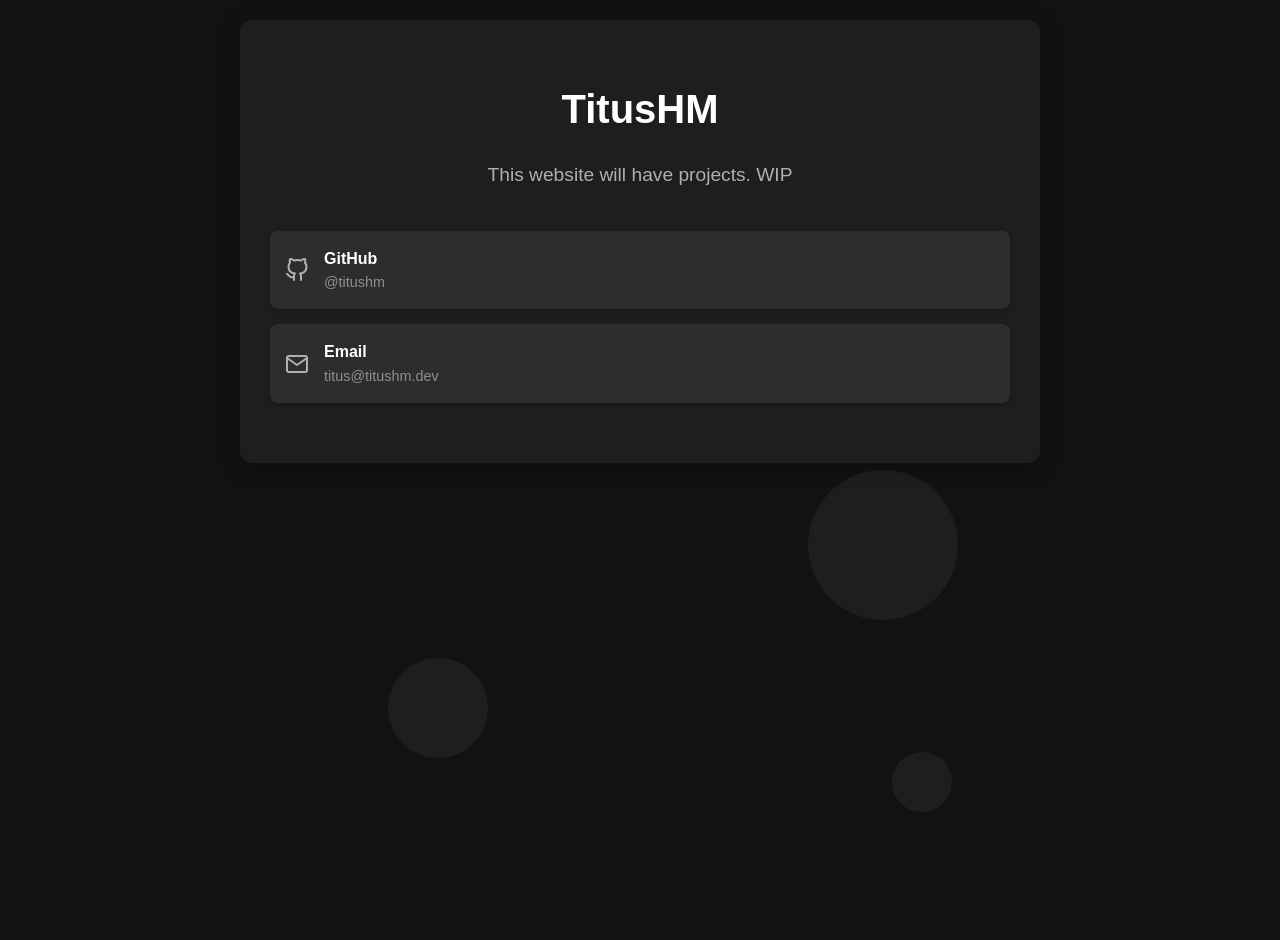
==== index.html @ 34a65b78 "Remove info button and popup from index.html Removed the info button and its associated popup messag" ====
<!DOCTYPE html>
<html lang="en">
<head>
	<meta charset="UTF-8">
	<meta name="viewport" content="width=device-width, initial-scale=1.0">
	<title>TitusHM DEV</title>
	<style>
		body {
			font-family: -apple-system, BlinkMacSystemFont, 'Segoe UI', Roboto, Oxygen, Ubuntu, Cantarell, 'Open Sans', 'Helvetica Neue', sans-serif;
			line-height: 1.6;
			color: #e0e0e0;
			max-width: 800px;
			margin: 0 auto;
			padding: 20px;
			background-color: #121212; /* Dark background */
			height: 100vh;
			position: relative;
			overflow-x: hidden;
		}
		
		.content-wrapper {
			background-color: #1e1e1e;
			border-radius: 12px;
			padding: 30px;
			box-shadow: 0 4px 20px rgba(0, 0, 0, 0.3);
			position: relative;
			z-index: 1;
		}
		
		header {
			text-align: center;
			margin-bottom: 40px;
		}
		
		h1 {
			font-size: 2.5rem;
			margin-bottom: 10px;
			color: #ffffff;
		}
		
		.subtitle {
			color: #b0b0b0;
			font-size: 1.2rem;
		}
		
		.links-container {
			display: flex;
			flex-direction: column;
			gap: 15px;
			margin: 30px 0;
		}
		
		.link-card {
			display: flex;
			align-items: center;
			padding: 15px;
			background-color: #2d2d2d;
			border-radius: 8px;
			box-shadow: 0 2px 5px rgba(0,0,0,0.2);
			text-decoration: none;
			color: #e0e0e0;
			transition: transform 0.2s, box-shadow 0.2s;
		}
		
		.link-card:hover {
			transform: translateY(-3px);
			box-shadow: 0 4px 8px rgba(0,0,0,0.3);
			background-color: #333333;
		}
		
		.link-icon {
			width: 24px;
			height: 24px;
			margin-right: 15px;
			stroke: #b0b0b0;
		}
		
		.link-text {
			display: flex;
			flex-direction: column;
		}
		
		.link-title {
			font-weight: 600;
			color: #ffffff;
		}
		
		.link-subtitle {
			font-size: 0.9rem;
			color: #909090;
		}
		
		/* Info button and popup styles */
		.info-container {
			position: relative;
			display: flex;
			justify-content: flex-end;
			margin-top: 20px;
		}
		
		.info-button {
			width: 24px;
			height: 24px;
			border-radius: 50%;
			background-color: #333333;
			color: #b0b0b0;
			display: flex;
			align-items: center;
			justify-content: center;
			cursor: pointer;
			font-weight: bold;
			font-size: 14px;
			border: none;
			transition: background-color 0.2s;
		}
		
		.info-button:hover {
			background-color: #444444;
		}
		
		.info-popup {
			position: absolute;
			right: 0;
			bottom: 30px;
			width: 250px;
			background-color: #2d2d2d;
			border-radius: 6px;
			padding: 12px;
			box-shadow: 0 3px 10px rgba(0,0,0,0.4);
			font-size: 0.85rem;
			color: #b0b0b0;
			display: none;
			z-index: 100;
		}
		
		.info-container:hover .info-popup {
			display: block;
		}
		
		@media (max-width: 600px) {
			body {
				padding: 15px;
			}
			h1 {
				font-size: 2rem;
			}
			.content-wrapper {
				padding: 20px;
			}
		}
		
		/* Interactive background elements */
		.bg-bubble {
			position: absolute;
			border-radius: 50%;
			background: rgba(255, 255, 255, 0.05); /* Subtle light bubbles */
			animation: float 8s ease-in-out infinite;
			z-index: 0;
		}
		
		@keyframes float {
			0% {
				transform: translateY(0) rotate(0deg);
			}
			50% {
				transform: translateY(-20px) rotate(180deg);
			}
			100% {
				transform: translateY(0) rotate(360deg);
			}
		}
	</style>
</head>
<body>
	<!-- Interactive background bubbles -->
	<div class="bg-bubble" style="width: 80px; height: 80px; top: 10%; left: 10%; animation-delay: 0s;"></div>
	<div class="bg-bubble" style="width: 120px; height: 120px; top: 20%; left: 80%; animation-delay: 1s;"></div>
	<div class="bg-bubble" style="width: 150px; height: 150px; top: 50%; left: 70%; animation-delay: 2s;"></div>
	<div class="bg-bubble" style="width: 100px; height: 100px; top: 70%; left: 20%; animation-delay: 3s;"></div>
	<div class="bg-bubble" style="width: 60px; height: 60px; top: 80%; left: 80%; animation-delay: 4s;"></div>

	<div class="content-wrapper">
		<header>
			<h1>TitusHM</h1>
			<p class="subtitle">This website will have projects. WIP</p>
		</header>

		<main>
			<div class="links-container">
				<a href="https://github.com/titushm" class="link-card">
					<svg class="link-icon" xmlns="http://www.w3.org/2000/svg" viewBox="0 0 24 24" fill="none" stroke="currentColor" stroke-width="2" stroke-linecap="round" stroke-linejoin="round">
						<path d="M9 19c-5 1.5-5-2.5-7-3m14 6v-3.87a3.37 3.37 0 0 0-.94-2.61c3.14-.35 6.44-1.54 6.44-7A5.44 5.44 0 0 0 20 4.77 5.07 5.07 0 0 0 19.91 1S18.73.65 16 2.48a13.38 13.38 0 0 0-7 0C6.27.65 5.09 1 5.09 1A5.07 5.07 0 0 0 5 4.77a5.44 5.44 0 0 0-1.5 3.78c0 5.42 3.3 6.61 6.44 7A3.37 3.37 0 0 0 9 18.13V22"></path>
					</svg>
					<div class="link-text">
						<span class="link-title">GitHub</span>
						<span class="link-subtitle">@titushm</span>
					</div>
				</a>

				<a href="mailto:titus@titushm.dev" class="link-card">
					<svg class="link-icon" xmlns="http://www.w3.org/2000/svg" viewBox="0 0 24 24" fill="none" stroke="currentColor" stroke-width="2" stroke-linecap="round" stroke-linejoin="round">
						<path d="M4 4h16c1.1 0 2 .9 2 2v12c0 1.1-.9 2-2 2H4c-1.1 0-2-.9-2-2V6c0-1.1.9-2 2-2z"></path>
						<polyline points="22,6 12,13 2,6"></polyline>
					</svg>
					<div class="link-text">
						<span class="link-title">Email</span>
						<span class="link-subtitle">titus@titushm.dev</span>
					</div>
				</a>
			</div>
		</main>
	</div>
</body>
</html>
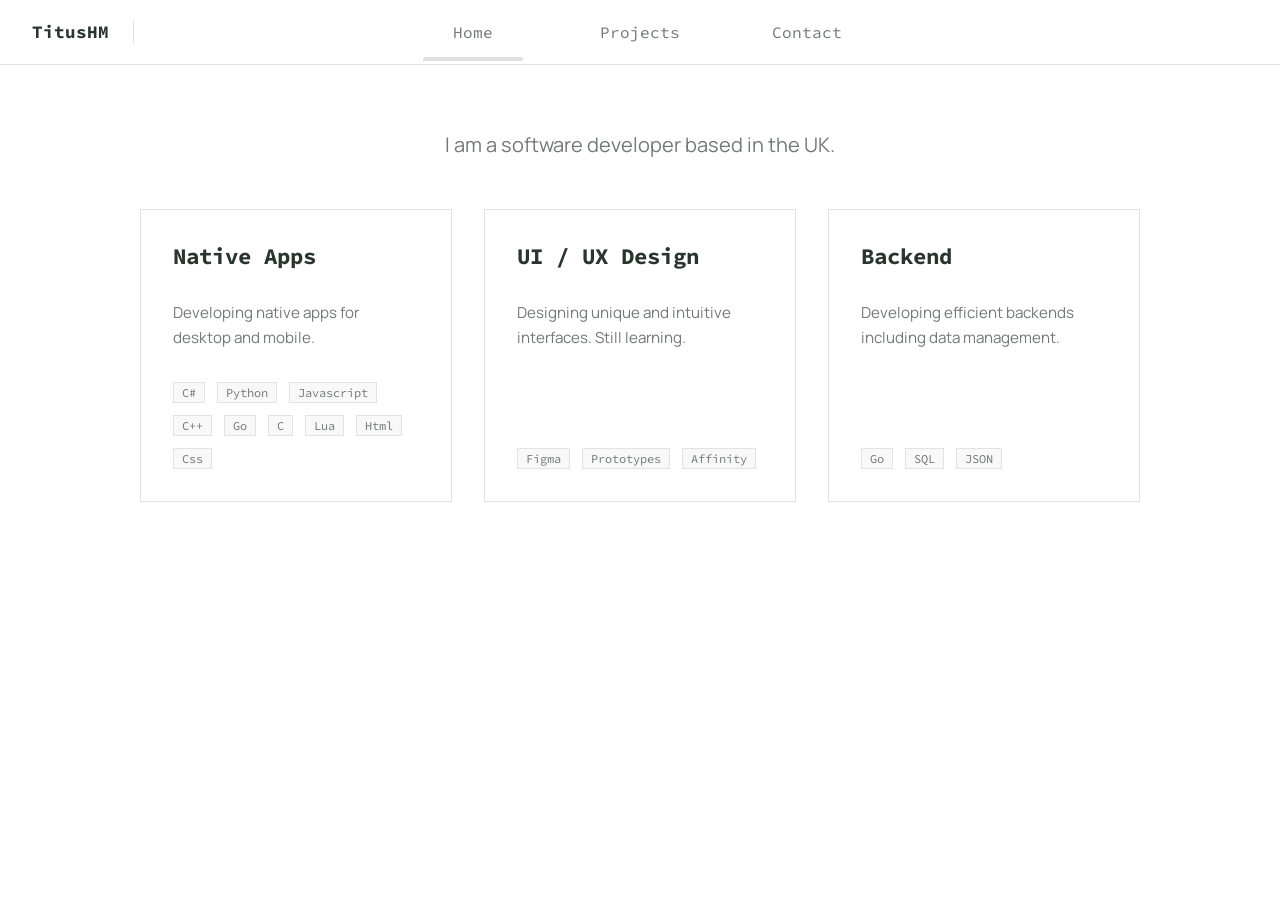
==== commit 80d75049: "new website !" ====
--- a/index.html
+++ b/index.html
@@ -1,214 +1,46 @@
-<!DOCTYPE html>
+<!doctype html>
 <html lang="en">
-<head>
-	<meta charset="UTF-8">
-	<meta name="viewport" content="width=device-width, initial-scale=1.0">
-	<title>TitusHM DEV</title>
-	<style>
-		body {
-			font-family: -apple-system, BlinkMacSystemFont, 'Segoe UI', Roboto, Oxygen, Ubuntu, Cantarell, 'Open Sans', 'Helvetica Neue', sans-serif;
-			line-height: 1.6;
-			color: #e0e0e0;
-			max-width: 800px;
-			margin: 0 auto;
-			padding: 20px;
-			background-color: #121212; /* Dark background */
-			height: 100vh;
-			position: relative;
-			overflow-x: hidden;
-		}
-		
-		.content-wrapper {
-			background-color: #1e1e1e;
-			border-radius: 12px;
-			padding: 30px;
-			box-shadow: 0 4px 20px rgba(0, 0, 0, 0.3);
-			position: relative;
-			z-index: 1;
-		}
-		
-		header {
-			text-align: center;
-			margin-bottom: 40px;
-		}
-		
-		h1 {
-			font-size: 2.5rem;
-			margin-bottom: 10px;
-			color: #ffffff;
-		}
-		
-		.subtitle {
-			color: #b0b0b0;
-			font-size: 1.2rem;
-		}
-		
-		.links-container {
-			display: flex;
-			flex-direction: column;
-			gap: 15px;
-			margin: 30px 0;
-		}
-		
-		.link-card {
-			display: flex;
-			align-items: center;
-			padding: 15px;
-			background-color: #2d2d2d;
-			border-radius: 8px;
-			box-shadow: 0 2px 5px rgba(0,0,0,0.2);
-			text-decoration: none;
-			color: #e0e0e0;
-			transition: transform 0.2s, box-shadow 0.2s;
-		}
-		
-		.link-card:hover {
-			transform: translateY(-3px);
-			box-shadow: 0 4px 8px rgba(0,0,0,0.3);
-			background-color: #333333;
-		}
-		
-		.link-icon {
-			width: 24px;
-			height: 24px;
-			margin-right: 15px;
-			stroke: #b0b0b0;
-		}
-		
-		.link-text {
-			display: flex;
-			flex-direction: column;
-		}
-		
-		.link-title {
-			font-weight: 600;
-			color: #ffffff;
-		}
-		
-		.link-subtitle {
-			font-size: 0.9rem;
-			color: #909090;
-		}
-		
-		/* Info button and popup styles */
-		.info-container {
-			position: relative;
-			display: flex;
-			justify-content: flex-end;
-			margin-top: 20px;
-		}
-		
-		.info-button {
-			width: 24px;
-			height: 24px;
-			border-radius: 50%;
-			background-color: #333333;
-			color: #b0b0b0;
-			display: flex;
-			align-items: center;
-			justify-content: center;
-			cursor: pointer;
-			font-weight: bold;
-			font-size: 14px;
-			border: none;
-			transition: background-color 0.2s;
-		}
-		
-		.info-button:hover {
-			background-color: #444444;
-		}
-		
-		.info-popup {
-			position: absolute;
-			right: 0;
-			bottom: 30px;
-			width: 250px;
-			background-color: #2d2d2d;
-			border-radius: 6px;
-			padding: 12px;
-			box-shadow: 0 3px 10px rgba(0,0,0,0.4);
-			font-size: 0.85rem;
-			color: #b0b0b0;
-			display: none;
-			z-index: 100;
-		}
-		
-		.info-container:hover .info-popup {
-			display: block;
-		}
-		
-		@media (max-width: 600px) {
-			body {
-				padding: 15px;
-			}
-			h1 {
-				font-size: 2rem;
-			}
-			.content-wrapper {
-				padding: 20px;
-			}
-		}
-		
-		/* Interactive background elements */
-		.bg-bubble {
-			position: absolute;
-			border-radius: 50%;
-			background: rgba(255, 255, 255, 0.05); /* Subtle light bubbles */
-			animation: float 8s ease-in-out infinite;
-			z-index: 0;
-		}
-		
-		@keyframes float {
-			0% {
-				transform: translateY(0) rotate(0deg);
-			}
-			50% {
-				transform: translateY(-20px) rotate(180deg);
-			}
-			100% {
-				transform: translateY(0) rotate(360deg);
-			}
-		}
-	</style>
-</head>
-<body>
-	<!-- Interactive background bubbles -->
-	<div class="bg-bubble" style="width: 80px; height: 80px; top: 10%; left: 10%; animation-delay: 0s;"></div>
-	<div class="bg-bubble" style="width: 120px; height: 120px; top: 20%; left: 80%; animation-delay: 1s;"></div>
-	<div class="bg-bubble" style="width: 150px; height: 150px; top: 50%; left: 70%; animation-delay: 2s;"></div>
-	<div class="bg-bubble" style="width: 100px; height: 100px; top: 70%; left: 20%; animation-delay: 3s;"></div>
-	<div class="bg-bubble" style="width: 60px; height: 60px; top: 80%; left: 80%; animation-delay: 4s;"></div>
+	<head>
+		<meta charset="utf-8" />
+		<meta name="viewport" content="width=device-width, initial-scale=1" />
+		<meta name="text-scale" content="scale" />
+		<link href="./_app/immutable/entry/start.3hJgGqc2.js" rel="modulepreload">
+		<link href="./_app/immutable/chunks/CyHjdMlg.js" rel="modulepreload">
+		<link href="./_app/immutable/chunks/BfBux-Fr.js" rel="modulepreload">
+		<link href="./_app/immutable/entry/app.ByoyDWaU.js" rel="modulepreload">
+		<link href="./_app/immutable/chunks/CHncfsjL.js" rel="modulepreload">
+		<link href="./_app/immutable/chunks/D1hYfEew.js" rel="modulepreload">
+		<link href="./_app/immutable/nodes/0.ClBtcsQO.js" rel="modulepreload">
+		<link href="./_app/immutable/chunks/CSm6-Wsn.js" rel="modulepreload">
+		<link href="./_app/immutable/nodes/2.DGVh3Jdf.js" rel="modulepreload">
+		<!--12qhfyh--><link rel="icon" href="/_app/immutable/assets/favicon.CsFB8j5d.svg"/><!---->
+		<link href="./_app/immutable/assets/0.nbrb3y_e.css" rel="stylesheet">
+		<link href="./_app/immutable/assets/2.gSt7_OQa.css" rel="stylesheet">
+	</head>
+	<body data-sveltekit-preload-data="hover">
+		<div style="display: contents"><!--[--><!--[0--><!--[--><nav class="source-code-nav svelte-12qhfyh"><div class="nav-wrapper svelte-12qhfyh"><div class="logo-group svelte-12qhfyh"><div class="logo svelte-12qhfyh"><span>TitusHM</span></div> <div class="vertical-divider svelte-12qhfyh"></div></div> <div class="nav-links-container svelte-12qhfyh"><ul class="nav-links svelte-12qhfyh"><!--[--><li class="svelte-12qhfyh"><a href="/" class="svelte-12qhfyh active">Home</a></li><li class="svelte-12qhfyh"><a href="/projects/" class="svelte-12qhfyh">Projects</a></li><li class="svelte-12qhfyh"><a href="/contact/" class="svelte-12qhfyh">Contact</a></li><!--]--> <div class="indicator hover-line svelte-12qhfyh" style="left: 16.666666666666668%;"></div> <div class="indicator active-line svelte-12qhfyh" style="left: 16.666666666666668%; opacity: 1;"></div></ul></div> <div class="spacer svelte-12qhfyh"></div></div></nav> <main class="svelte-12qhfyh"><!--[--><section class="home-page svelte-1uha8ag"><header class="about svelte-1uha8ag"><p class="svelte-1uha8ag">I am a software developer based in the UK.</p></header> <div class="features-grid svelte-1uha8ag"><div class="feature-card svelte-1uha8ag"><h3 class="svelte-1uha8ag">Native Apps</h3> <p class="svelte-1uha8ag">Developing native apps for desktop and mobile.</p> <div class="tech-stack svelte-1uha8ag"><span class="svelte-1uha8ag">C#</span> <span class="svelte-1uha8ag">Python</span> <span class="svelte-1uha8ag">Javascript</span> <span class="svelte-1uha8ag">C++</span> <span class="svelte-1uha8ag">Go</span> <span class="svelte-1uha8ag">C</span> <span class="svelte-1uha8ag">Lua</span> <span class="svelte-1uha8ag">Html</span> <span class="svelte-1uha8ag">Css</span></div></div> <div class="feature-card svelte-1uha8ag"><h3 class="svelte-1uha8ag">UI / UX Design</h3> <p class="svelte-1uha8ag">Designing unique and intuitive interfaces. Still learning.</p> <div class="tech-stack svelte-1uha8ag"><span class="svelte-1uha8ag">Figma</span> <span class="svelte-1uha8ag">Prototypes</span> <span class="svelte-1uha8ag">Affinity</span></div></div> <div class="feature-card svelte-1uha8ag"><h3 class="svelte-1uha8ag">Backend</h3> <p class="svelte-1uha8ag">Developing efficient backends including data management.</p> <div class="tech-stack svelte-1uha8ag"><span class="svelte-1uha8ag">Go</span> <span class="svelte-1uha8ag">SQL</span> <span class="svelte-1uha8ag">JSON</span></div></div></div></section><!--]--><!----></main><!--]--><!--]--> <!--[-1--><!--]--><!--]-->
+			
+			<script>
+				{
+					__sveltekit_r7ldx0 = {
+						base: new URL(".", location).pathname.slice(0, -1)
+					};
 
-	<div class="content-wrapper">
-		<header>
-			<h1>TitusHM</h1>
-			<p class="subtitle">This website will have projects. WIP</p>
-		</header>
+					const element = document.currentScript.parentElement;
 
-		<main>
-			<div class="links-container">
-				<a href="https://github.com/titushm" class="link-card">
-					<svg class="link-icon" xmlns="http://www.w3.org/2000/svg" viewBox="0 0 24 24" fill="none" stroke="currentColor" stroke-width="2" stroke-linecap="round" stroke-linejoin="round">
-						<path d="M9 19c-5 1.5-5-2.5-7-3m14 6v-3.87a3.37 3.37 0 0 0-.94-2.61c3.14-.35 6.44-1.54 6.44-7A5.44 5.44 0 0 0 20 4.77 5.07 5.07 0 0 0 19.91 1S18.73.65 16 2.48a13.38 13.38 0 0 0-7 0C6.27.65 5.09 1 5.09 1A5.07 5.07 0 0 0 5 4.77a5.44 5.44 0 0 0-1.5 3.78c0 5.42 3.3 6.61 6.44 7A3.37 3.37 0 0 0 9 18.13V22"></path>
-					</svg>
-					<div class="link-text">
-						<span class="link-title">GitHub</span>
-						<span class="link-subtitle">@titushm</span>
-					</div>
-				</a>
-
-				<a href="mailto:titus@titushm.dev" class="link-card">
-					<svg class="link-icon" xmlns="http://www.w3.org/2000/svg" viewBox="0 0 24 24" fill="none" stroke="currentColor" stroke-width="2" stroke-linecap="round" stroke-linejoin="round">
-						<path d="M4 4h16c1.1 0 2 .9 2 2v12c0 1.1-.9 2-2 2H4c-1.1 0-2-.9-2-2V6c0-1.1.9-2 2-2z"></path>
-						<polyline points="22,6 12,13 2,6"></polyline>
-					</svg>
-					<div class="link-text">
-						<span class="link-title">Email</span>
-						<span class="link-subtitle">titus@titushm.dev</span>
-					</div>
-				</a>
-			</div>
-		</main>
-	</div>
-</body>
+					Promise.all([
+						import("./_app/immutable/entry/start.3hJgGqc2.js"),
+						import("./_app/immutable/entry/app.ByoyDWaU.js")
+					]).then(([kit, app]) => {
+						kit.start(app, element, {
+							node_ids: [0, 2],
+							data: [null,null],
+							form: null,
+							error: null
+						});
+					});
+				}
+			</script>
+		</div>
+	</body>
 </html>
--- a/_app/immutable/assets/0.nbrb3y_e.css
+++ b/_app/immutable/assets/0.nbrb3y_e.css
@@ -0,0 +1 @@
+@import "https://fonts.googleapis.com/css2?family=Manrope:wght@200..800&family=Source+Code+Pro:ital,wght@0,200..900;1,200..900&display=swap";:root{--green-primary:#45836a;--green-secondary:#5f9d83;--green-tertiary:#aff0d3;--nav-border:#e2e2e2;--text-secondary:#737875;--text-primary:#2b3530;--hover-bg:#e0e0e0;--card-padding:2rem;--card-transition:all .3s cubic-bezier(.4, 0, .2, 1);--header-p-size:1.15rem}html{height:100%}body{flex-direction:column;width:100%;min-height:100%;margin:0;padding:0;font-family:Manrope,sans-serif;display:flex;overflow-x:hidden}nav.svelte-12qhfyh{border-bottom:1px solid var(--nav-border);box-sizing:border-box;background:#fff;flex-shrink:0;width:100%;padding:0 2rem}.nav-wrapper.svelte-12qhfyh{align-items:center;max-width:1400px;height:4rem;margin:0 auto;display:flex}.logo-group.svelte-12qhfyh,.spacer.svelte-12qhfyh{flex:1;align-items:center;display:flex}.logo.svelte-12qhfyh{color:var(--text-primary);font-family:Source Code Pro,monospace;font-size:1.1rem;font-weight:700}.vertical-divider.svelte-12qhfyh{background-color:var(--nav-border);width:1px;height:24px;margin-left:1.5rem}.nav-links-container.svelte-12qhfyh{flex:2;justify-content:center;display:flex}.nav-links.svelte-12qhfyh{width:100%;max-width:500px;margin:0;padding:0;list-style:none;display:flex;position:relative}li.svelte-12qhfyh{flex:1}a.svelte-12qhfyh{text-align:center;cursor:pointer;width:100%;color:var(--text-secondary);z-index:2;padding:1.2rem 0;font-size:1rem;text-decoration:none;transition:color .2s;display:block;position:relative;font-family:Source Code Pro,monospace!important}.indicator.svelte-12qhfyh{pointer-events:none;z-index:1;border-radius:2px 2px 0 0;width:20%;height:4px;transition:left .3s cubic-bezier(.4,0,.2,1);position:absolute;bottom:0;transform:translate(-50%)}a.active.svelte-12qhfyh,a.svelte-12qhfyh:hover{color:var(--text-primary)}.hover-line.svelte-12qhfyh{background-color:var(--hover-bg);opacity:1;transition:left .3s cubic-bezier(.4,0,.2,1)}.active-line.svelte-12qhfyh{background-color:var(--green-primary);transition:opacity .2s}@media (width<=768px){.logo-group.svelte-12qhfyh,.spacer.svelte-12qhfyh{display:none}nav.svelte-12qhfyh{padding:0 .5rem}.nav-links.svelte-12qhfyh{max-width:100%}}main.svelte-12qhfyh{box-sizing:border-box;flex-grow:1;padding:2rem}
--- a/_app/immutable/assets/2.gSt7_OQa.css
+++ b/_app/immutable/assets/2.gSt7_OQa.css
@@ -0,0 +1 @@
+.home-page.svelte-1uha8ag{max-width:1000px;margin:2rem auto;padding:0 1rem}.about.svelte-1uha8ag{text-align:center;margin-bottom:3rem}.about.svelte-1uha8ag p:where(.svelte-1uha8ag){color:var(--text-secondary);max-width:700px;margin:0 auto;font-size:1.25rem;line-height:1.6}.features-grid.svelte-1uha8ag{grid-template-columns:repeat(auto-fit,minmax(300px,1fr));gap:2rem;display:grid}.feature-card.svelte-1uha8ag{border:1px solid var(--nav-border);padding:var(--card-padding);background:#fff;flex-direction:column;transition:all .3s cubic-bezier(.4,0,.2,1);display:flex;position:relative}.feature-card.svelte-1uha8ag:hover{border-color:var(--green-primary);transform:translateY(-4px)}h3.svelte-1uha8ag{color:var(--text-primary);margin:0 0 1rem;font-family:Source Code Pro,monospace;font-size:1.4rem}.feature-card.svelte-1uha8ag p:where(.svelte-1uha8ag){color:var(--text-secondary);margin-bottom:2rem;font-size:.95rem;line-height:1.6}.tech-stack.svelte-1uha8ag{flex-wrap:wrap;gap:.75rem;margin-top:auto;display:flex}.tech-stack.svelte-1uha8ag span:where(.svelte-1uha8ag){color:var(--text-secondary);border:1px solid var(--nav-border);background:#f8f8f8;padding:2px 8px;font-family:Source Code Pro,monospace;font-size:.75rem}@media (width<=450px){.features-grid.svelte-1uha8ag{grid-template-columns:repeat(auto-fit,minmax(150px,1fr))}}
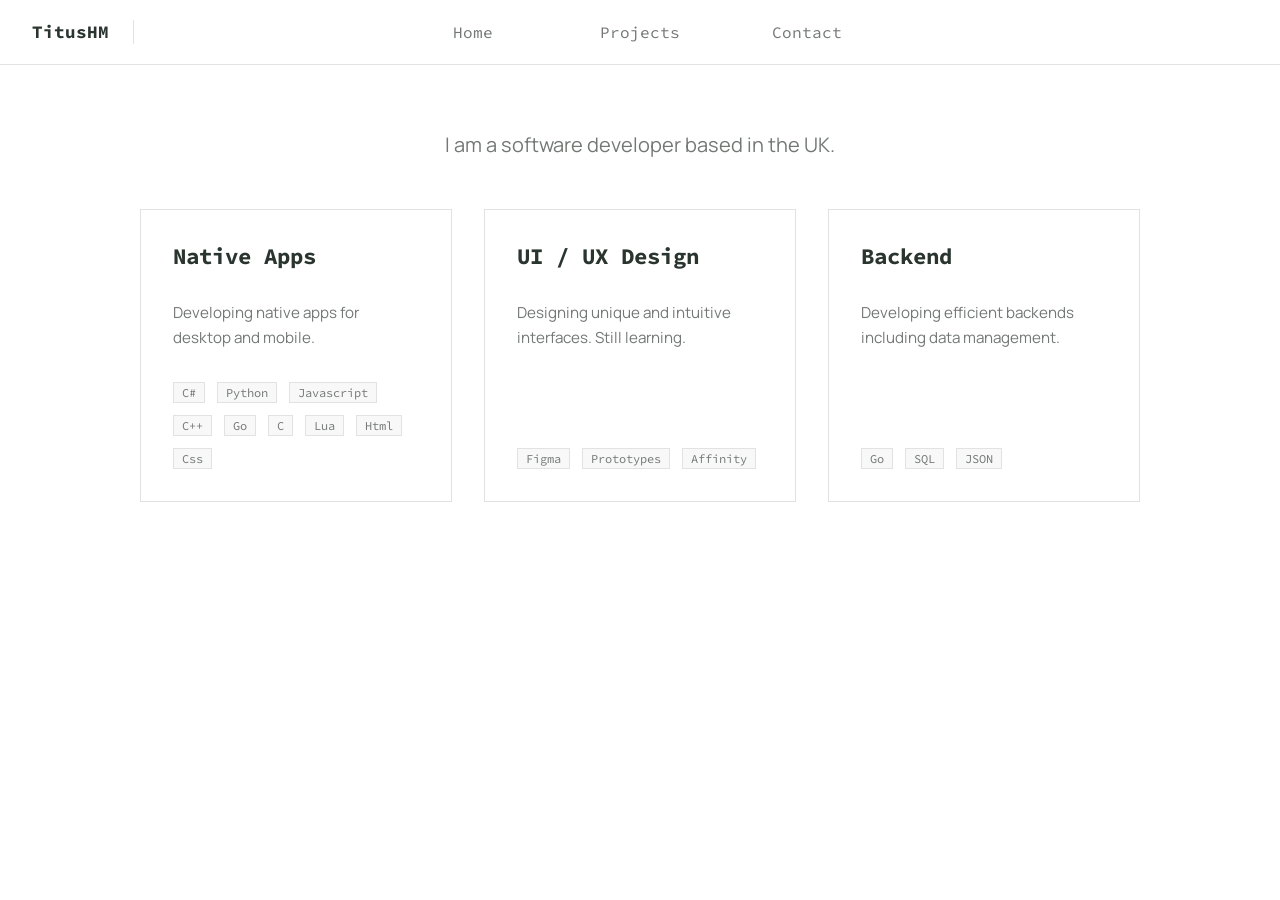
==== commit 7e25ba87: "fix hover indicator displaying on 404 page" ====
--- a/index.html
+++ b/index.html
@@ -4,33 +4,33 @@
 		<meta charset="utf-8" />
 		<meta name="viewport" content="width=device-width, initial-scale=1" />
 		<meta name="text-scale" content="scale" />
-		<link href="./_app/immutable/entry/start.3hJgGqc2.js" rel="modulepreload">
-		<link href="./_app/immutable/chunks/CyHjdMlg.js" rel="modulepreload">
-		<link href="./_app/immutable/chunks/BfBux-Fr.js" rel="modulepreload">
-		<link href="./_app/immutable/entry/app.ByoyDWaU.js" rel="modulepreload">
-		<link href="./_app/immutable/chunks/CHncfsjL.js" rel="modulepreload">
-		<link href="./_app/immutable/chunks/D1hYfEew.js" rel="modulepreload">
-		<link href="./_app/immutable/nodes/0.ClBtcsQO.js" rel="modulepreload">
-		<link href="./_app/immutable/chunks/CSm6-Wsn.js" rel="modulepreload">
-		<link href="./_app/immutable/nodes/2.DGVh3Jdf.js" rel="modulepreload">
+		<link href="./_app/immutable/entry/start.tQpEPabs.js" rel="modulepreload">
+		<link href="./_app/immutable/chunks/DUEvHs4h.js" rel="modulepreload">
+		<link href="./_app/immutable/chunks/Bhd4MfXp.js" rel="modulepreload">
+		<link href="./_app/immutable/entry/app.KOIXMnX7.js" rel="modulepreload">
+		<link href="./_app/immutable/chunks/BgUy-a58.js" rel="modulepreload">
+		<link href="./_app/immutable/chunks/CFKVnMbq.js" rel="modulepreload">
+		<link href="./_app/immutable/nodes/0.Bga9PvEd.js" rel="modulepreload">
+		<link href="./_app/immutable/chunks/CF7YFR6C.js" rel="modulepreload">
+		<link href="./_app/immutable/nodes/2.CbXTqwrn.js" rel="modulepreload">
 		<!--12qhfyh--><link rel="icon" href="/_app/immutable/assets/favicon.CsFB8j5d.svg"/><!---->
 		<link href="./_app/immutable/assets/0.nbrb3y_e.css" rel="stylesheet">
 		<link href="./_app/immutable/assets/2.gSt7_OQa.css" rel="stylesheet">
 	</head>
 	<body data-sveltekit-preload-data="hover">
-		<div style="display: contents"><!--[--><!--[0--><!--[--><nav class="source-code-nav svelte-12qhfyh"><div class="nav-wrapper svelte-12qhfyh"><div class="logo-group svelte-12qhfyh"><div class="logo svelte-12qhfyh"><span>TitusHM</span></div> <div class="vertical-divider svelte-12qhfyh"></div></div> <div class="nav-links-container svelte-12qhfyh"><ul class="nav-links svelte-12qhfyh"><!--[--><li class="svelte-12qhfyh"><a href="/" class="svelte-12qhfyh active">Home</a></li><li class="svelte-12qhfyh"><a href="/projects/" class="svelte-12qhfyh">Projects</a></li><li class="svelte-12qhfyh"><a href="/contact/" class="svelte-12qhfyh">Contact</a></li><!--]--> <div class="indicator hover-line svelte-12qhfyh" style="left: 16.666666666666668%;"></div> <div class="indicator active-line svelte-12qhfyh" style="left: 16.666666666666668%; opacity: 1;"></div></ul></div> <div class="spacer svelte-12qhfyh"></div></div></nav> <main class="svelte-12qhfyh"><!--[--><section class="home-page svelte-1uha8ag"><header class="about svelte-1uha8ag"><p class="svelte-1uha8ag">I am a software developer based in the UK.</p></header> <div class="features-grid svelte-1uha8ag"><div class="feature-card svelte-1uha8ag"><h3 class="svelte-1uha8ag">Native Apps</h3> <p class="svelte-1uha8ag">Developing native apps for desktop and mobile.</p> <div class="tech-stack svelte-1uha8ag"><span class="svelte-1uha8ag">C#</span> <span class="svelte-1uha8ag">Python</span> <span class="svelte-1uha8ag">Javascript</span> <span class="svelte-1uha8ag">C++</span> <span class="svelte-1uha8ag">Go</span> <span class="svelte-1uha8ag">C</span> <span class="svelte-1uha8ag">Lua</span> <span class="svelte-1uha8ag">Html</span> <span class="svelte-1uha8ag">Css</span></div></div> <div class="feature-card svelte-1uha8ag"><h3 class="svelte-1uha8ag">UI / UX Design</h3> <p class="svelte-1uha8ag">Designing unique and intuitive interfaces. Still learning.</p> <div class="tech-stack svelte-1uha8ag"><span class="svelte-1uha8ag">Figma</span> <span class="svelte-1uha8ag">Prototypes</span> <span class="svelte-1uha8ag">Affinity</span></div></div> <div class="feature-card svelte-1uha8ag"><h3 class="svelte-1uha8ag">Backend</h3> <p class="svelte-1uha8ag">Developing efficient backends including data management.</p> <div class="tech-stack svelte-1uha8ag"><span class="svelte-1uha8ag">Go</span> <span class="svelte-1uha8ag">SQL</span> <span class="svelte-1uha8ag">JSON</span></div></div></div></section><!--]--><!----></main><!--]--><!--]--> <!--[-1--><!--]--><!--]-->
+		<div style="display: contents"><!--[--><!--[0--><!--[--><nav class="source-code-nav svelte-12qhfyh"><div class="nav-wrapper svelte-12qhfyh"><div class="logo-group svelte-12qhfyh"><div class="logo svelte-12qhfyh"><span>TitusHM</span></div> <div class="vertical-divider svelte-12qhfyh"></div></div> <div class="nav-links-container svelte-12qhfyh"><ul class="nav-links svelte-12qhfyh"><!--[--><li class="svelte-12qhfyh"><a href="/" class="svelte-12qhfyh active">Home</a></li><li class="svelte-12qhfyh"><a href="/projects/" class="svelte-12qhfyh">Projects</a></li><li class="svelte-12qhfyh"><a href="/contact/" class="svelte-12qhfyh">Contact</a></li><!--]--> <div class="indicator hover-line svelte-12qhfyh" style="left: 16.666666666666668%; opacity: 1;"></div> <div class="indicator active-line svelte-12qhfyh" style="left: 16.666666666666668%; opacity: 1;"></div></ul></div> <div class="spacer svelte-12qhfyh"></div></div></nav> <main class="svelte-12qhfyh"><!--[--><section class="home-page svelte-1uha8ag"><header class="about svelte-1uha8ag"><p class="svelte-1uha8ag">I am a software developer based in the UK.</p></header> <div class="features-grid svelte-1uha8ag"><div class="feature-card svelte-1uha8ag"><h3 class="svelte-1uha8ag">Native Apps</h3> <p class="svelte-1uha8ag">Developing native apps for desktop and mobile.</p> <div class="tech-stack svelte-1uha8ag"><span class="svelte-1uha8ag">C#</span> <span class="svelte-1uha8ag">Python</span> <span class="svelte-1uha8ag">Javascript</span> <span class="svelte-1uha8ag">C++</span> <span class="svelte-1uha8ag">Go</span> <span class="svelte-1uha8ag">C</span> <span class="svelte-1uha8ag">Lua</span> <span class="svelte-1uha8ag">Html</span> <span class="svelte-1uha8ag">Css</span></div></div> <div class="feature-card svelte-1uha8ag"><h3 class="svelte-1uha8ag">UI / UX Design</h3> <p class="svelte-1uha8ag">Designing unique and intuitive interfaces. Still learning.</p> <div class="tech-stack svelte-1uha8ag"><span class="svelte-1uha8ag">Figma</span> <span class="svelte-1uha8ag">Prototypes</span> <span class="svelte-1uha8ag">Affinity</span></div></div> <div class="feature-card svelte-1uha8ag"><h3 class="svelte-1uha8ag">Backend</h3> <p class="svelte-1uha8ag">Developing efficient backends including data management.</p> <div class="tech-stack svelte-1uha8ag"><span class="svelte-1uha8ag">Go</span> <span class="svelte-1uha8ag">SQL</span> <span class="svelte-1uha8ag">JSON</span></div></div></div></section><!--]--><!----></main><!--]--><!--]--> <!--[-1--><!--]--><!--]-->
 			
 			<script>
 				{
-					__sveltekit_r7ldx0 = {
+					__sveltekit_12fl19u = {
 						base: new URL(".", location).pathname.slice(0, -1)
 					};
 
 					const element = document.currentScript.parentElement;
 
 					Promise.all([
-						import("./_app/immutable/entry/start.3hJgGqc2.js"),
-						import("./_app/immutable/entry/app.ByoyDWaU.js")
+						import("./_app/immutable/entry/start.tQpEPabs.js"),
+						import("./_app/immutable/entry/app.KOIXMnX7.js")
 					]).then(([kit, app]) => {
 						kit.start(app, element, {
 							node_ids: [0, 2],
